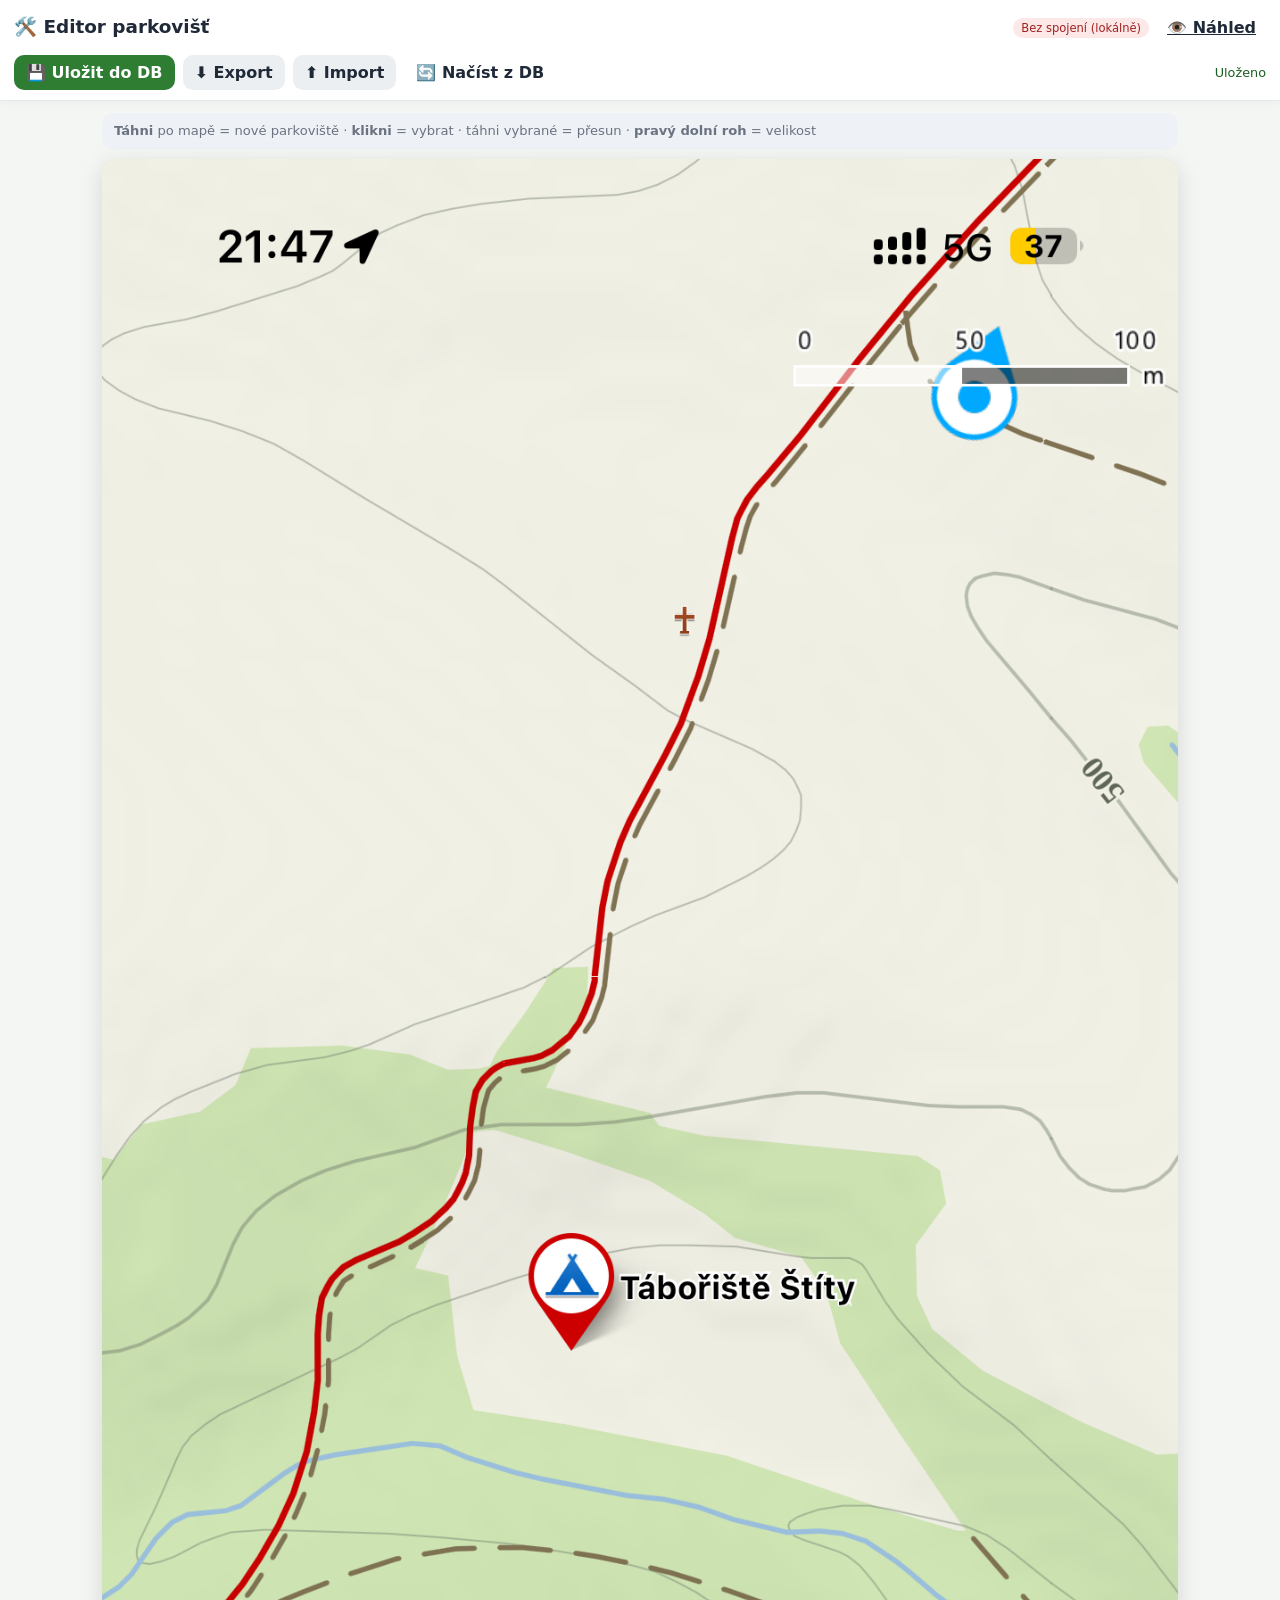
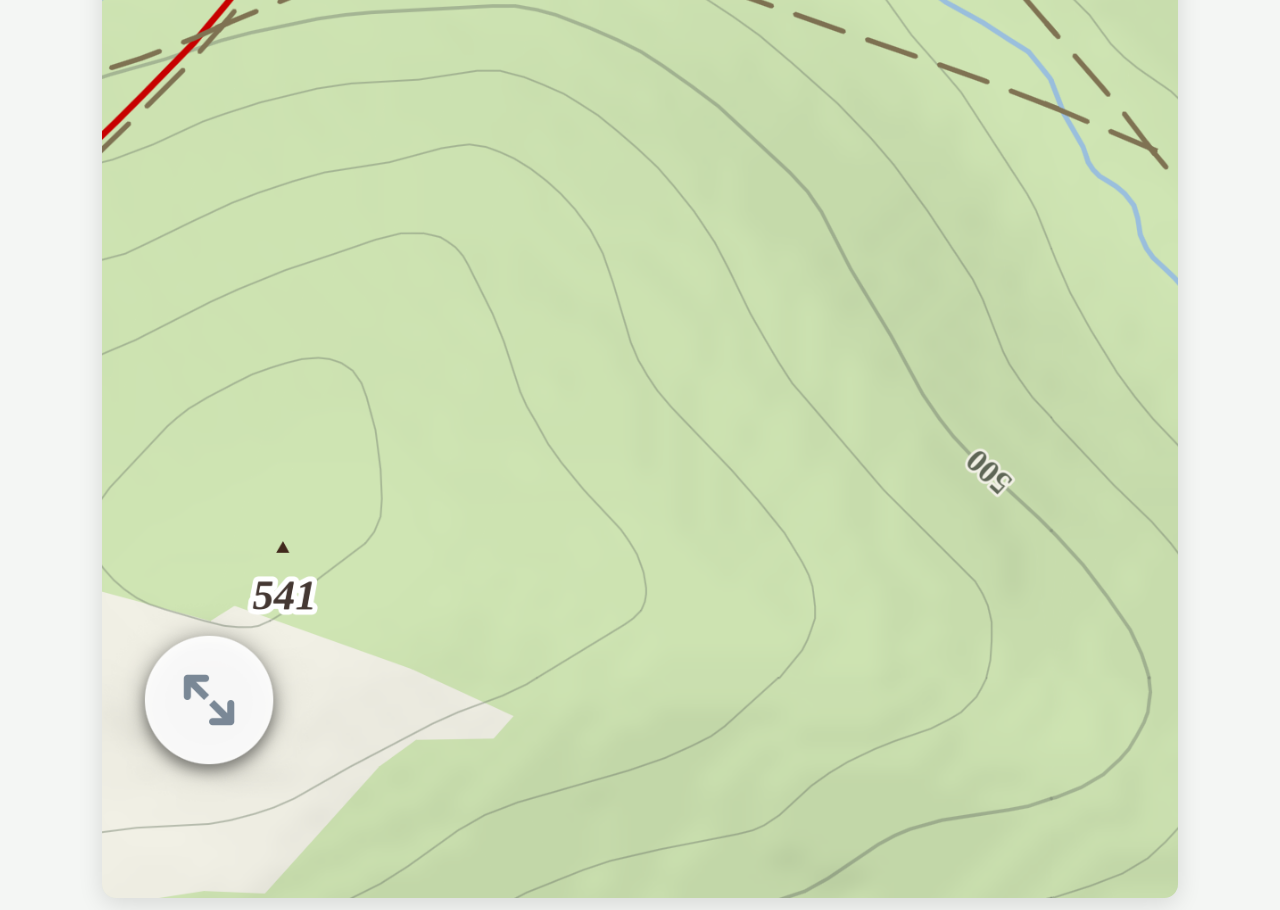
==== editor.html @ 28ef44b2 "Oddělený editor parkovišť + zjednodušení veřejné aplikace Přidává samostatný nástroj editor.html/edi" ====
<!DOCTYPE html>
<html lang="cs">
<head>
  <meta charset="UTF-8" />
  <meta name="viewport" content="width=device-width, initial-scale=1.0, viewport-fit=cover" />
  <meta name="robots" content="noindex, nofollow" />
  <meta name="theme-color" content="#1d4ed8" />
  <title>Editor parkovišť — tábor</title>
  <link rel="icon" href="data:image/svg+xml,<svg xmlns='http://www.w3.org/2000/svg' viewBox='0 0 100 100'><text y='.9em' font-size='90'>🛠️</text></svg>" />
  <link rel="stylesheet" href="styles.css" />
</head>
<body>
  <header class="app-header">
    <div class="title-row">
      <h1>🛠️ Editor parkovišť</h1>
      <div class="header-actions">
        <span id="connStatus" class="conn-badge" title="Stav připojení">…</span>
        <a class="btn btn-ghost" href="index.html" title="Zpět na veřejnou appku">👁️ Náhled</a>
      </div>
    </div>
    <div class="editor-toolbar">
      <button id="saveDb" class="btn btn-primary">💾 Uložit do DB</button>
      <button id="exportBtn" class="btn btn-secondary">⬇️ Export</button>
      <button id="importBtn" class="btn btn-secondary">⬆️ Import</button>
      <button id="reloadBtn" class="btn btn-ghost">🔄 Načíst z DB</button>
      <span id="dirtyState" class="dirty-state"></span>
    </div>
    <input id="importFile" type="file" accept="application/json,.json" class="hidden" />
  </header>

  <main>
    <p class="editor-hint">
      <strong>Táhni</strong> po mapě = nové parkoviště &middot;
      <strong>klikni</strong> = vybrat &middot;
      táhni vybrané = přesun &middot;
      <strong>pravý dolní roh</strong> = velikost
    </p>

    <div id="mapWrap" class="map-wrap editing">
      <img id="mapImg" src="assets/map.png" alt="Mapa tábora" draggable="false" />
      <div id="overlay" class="overlay"></div>
    </div>
  </main>

  <!-- Panel vlastností vybraného parkoviště -->
  <div id="propPanel" class="prop-panel hidden">
    <div class="prop-head">
      <strong id="propTitle">Parkoviště</strong>
      <button id="deselect" class="btn btn-ghost close-x" title="Odznačit">✕</button>
    </div>
    <label class="field">
      <span>Název</span>
      <input id="pName" type="text" maxlength="40" placeholder="Např. U brány" />
    </label>
    <div class="prop-row">
      <label class="field">
        <span>Kapacita (max aut)</span>
        <input id="pMax" type="number" min="0" inputmode="numeric" />
      </label>
      <label class="field field-check">
        <input id="pLower" type="checkbox" />
        <span>u <strong>spodní cesty</strong></span>
      </label>
    </div>
    <div class="modal-foot spread">
      <button id="pDelete" class="btn btn-danger">Smazat</button>
      <button id="pDone" class="btn btn-primary">Hotovo</button>
    </div>
  </div>

  <!-- Volitelný PIN zámek -->
  <div id="pinGate" class="pin-gate hidden">
    <div class="pin-card">
      <h2>🔒 Editor je zamčený</h2>
      <p>Zadej PIN pro přístup do editoru.</p>
      <input id="pinInput" type="password" inputmode="numeric" placeholder="PIN" />
      <button id="pinOk" class="btn btn-primary">Odemknout</button>
      <p id="pinErr" class="pin-err"></p>
    </div>
  </div>

  <div id="toast" class="toast hidden"></div>

  <script type="module" src="editor.js"></script>
</body>
</html>
---- styles.css ----
:root {
  --green: #2e7d32;
  --green-d: #1b5e20;
  --amber: #f39c12;
  --red: #e53935;
  --ink: #1f2937;
  --muted: #6b7280;
  --bg: #f4f6f4;
  --card: #ffffff;
  --line: #e5e7eb;
  --shadow: 0 6px 24px rgba(0, 0, 0, 0.12);
  --radius: 14px;
}

* { box-sizing: border-box; }

html, body {
  margin: 0;
  padding: 0;
  background: var(--bg);
  color: var(--ink);
  font-family: system-ui, -apple-system, "Segoe UI", Roboto, sans-serif;
  -webkit-tap-highlight-color: transparent;
}

/* Header */
.app-header {
  position: sticky;
  top: 0;
  z-index: 20;
  background: var(--card);
  border-bottom: 1px solid var(--line);
  padding: max(10px, env(safe-area-inset-top)) 14px 10px;
  box-shadow: 0 2px 10px rgba(0, 0, 0, 0.04);
}
.title-row {
  display: flex;
  align-items: center;
  justify-content: space-between;
  gap: 10px;
}
.title-row h1 {
  font-size: 1.15rem;
  margin: 0;
  line-height: 1.2;
}
.header-actions { display: flex; align-items: center; gap: 8px; }

.conn-badge {
  font-size: 0.72rem;
  padding: 3px 8px;
  border-radius: 999px;
  background: #eef2ff;
  color: #3730a3;
  white-space: nowrap;
}
.conn-badge.ok { background: #e7f6e7; color: var(--green-d); }
.conn-badge.local { background: #fff4e5; color: #a15c00; }
.conn-badge.err { background: #fde8e8; color: #a12222; }

/* Banner s doporučením */
.banner {
  margin-top: 10px;
  padding: 12px 14px;
  border-radius: var(--radius);
  font-weight: 700;
  font-size: 1rem;
  display: flex;
  align-items: center;
  gap: 10px;
  line-height: 1.25;
}
.banner-neutral { background: #eef2f7; color: #334155; }
.banner-ok { background: #e7f6e7; color: var(--green-d); }
.banner-warn { background: #fff3e0; color: #a15c00; }
.banner-full { background: #fdecea; color: #b71c1c; }
.banner .big { font-size: 1.35rem; }

/* Mapa */
main { padding: 12px; max-width: 1100px; margin: 0 auto; }
.map-wrap {
  position: relative;
  display: block;
  width: 100%;
  border-radius: var(--radius);
  overflow: hidden;
  box-shadow: var(--shadow);
  background: #dfe7d8;
  user-select: none;
  touch-action: pan-y;
}
.map-wrap img { display: block; width: 100%; height: auto; }
.overlay { position: absolute; inset: 0; }

.map-wrap.editing { cursor: crosshair; }
.map-wrap.editing .overlay { touch-action: none; }

.draw-hint {
  position: absolute;
  top: 10px; left: 50%;
  transform: translateX(-50%);
  background: rgba(31, 41, 55, 0.9);
  color: #fff;
  padding: 8px 14px;
  border-radius: 999px;
  font-size: 0.85rem;
  z-index: 5;
  pointer-events: none;
}

/* Parkoviště obdélníky */
.spot {
  position: absolute;
  border: 2.5px solid rgba(0, 0, 0, 0.35);
  border-radius: 8px;
  display: flex;
  flex-direction: column;
  align-items: center;
  justify-content: center;
  cursor: pointer;
  color: #fff;
  text-shadow: 0 1px 2px rgba(0, 0, 0, 0.5);
  font-weight: 700;
  overflow: hidden;
  transition: transform 0.08s ease, box-shadow 0.15s ease;
  min-height: 26px;
}
.spot:active { transform: scale(0.98); }
.spot .spot-name {
  font-size: clamp(0.6rem, 2.4vw, 0.9rem);
  line-height: 1.05;
  padding: 0 4px;
  text-align: center;
  max-width: 100%;
}
.spot .spot-count {
  font-size: clamp(0.75rem, 3.2vw, 1.15rem);
  line-height: 1.05;
}
.spot.free { background: rgba(46, 125, 50, 0.82); }
.spot.warn { background: rgba(243, 156, 18, 0.85); }
.spot.full { background: rgba(229, 57, 53, 0.85); }
.spot.selected-edit { outline: 3px dashed #1d4ed8; outline-offset: 2px; }

.temp-rect {
  position: absolute;
  border: 2px dashed #1d4ed8;
  background: rgba(29, 78, 216, 0.15);
  border-radius: 6px;
  z-index: 6;
  pointer-events: none;
}

/* Legenda */
.legend {
  display: flex;
  flex-wrap: wrap;
  align-items: center;
  gap: 14px;
  padding: 12px 4px 4px;
  color: var(--muted);
  font-size: 0.85rem;
}
.legend .dot { display: inline-block; width: 12px; height: 12px; border-radius: 3px; margin-right: 5px; vertical-align: -1px; }
.dot-free { background: var(--green); }
.dot-warn { background: var(--amber); }
.dot-full { background: var(--red); }
.legend-hint { margin-left: auto; }

/* Tlačítka */
.btn {
  font: inherit;
  border: none;
  border-radius: 10px;
  padding: 10px 14px;
  cursor: pointer;
  font-weight: 600;
  transition: filter 0.12s ease, background 0.12s ease;
}
.btn:active { filter: brightness(0.94); }
.btn-primary { background: var(--green); color: #fff; }
.btn-secondary { background: #eceff1; color: var(--ink); }
.btn-ghost { background: transparent; color: var(--ink); padding: 8px 10px; }
.btn-danger { background: var(--red); color: #fff; }
.btn.active { background: #1d4ed8; color: #fff; }
.btn-step {
  background: #eef2f7;
  font-size: 1.5rem;
  width: 54px;
  height: 54px;
  border-radius: 12px;
  color: var(--ink);
}
.btn-primary.big, .btn-step { touch-action: manipulation; }

/* Modaly */
.modal {
  position: fixed;
  inset: 0;
  background: rgba(17, 24, 39, 0.5);
  display: flex;
  align-items: flex-end;
  justify-content: center;
  z-index: 40;
  padding: 0;
}
@media (min-width: 560px) {
  .modal { align-items: center; padding: 16px; }
}
.modal.hidden, .hidden { display: none !important; }
.modal-card {
  background: var(--card);
  width: 100%;
  max-width: 440px;
  border-radius: 18px 18px 0 0;
  padding: 18px 18px calc(18px + env(safe-area-inset-bottom));
  box-shadow: var(--shadow);
  animation: slideUp 0.18s ease;
}
@media (min-width: 560px) {
  .modal-card { border-radius: 18px; }
}
@keyframes slideUp { from { transform: translateY(24px); opacity: 0.6; } to { transform: none; opacity: 1; } }

.modal-head { display: flex; align-items: center; justify-content: space-between; margin-bottom: 6px; }
.modal-head h2 { margin: 0; font-size: 1.2rem; }
.close-x { font-size: 1.2rem; }

.stepper-block { margin: 14px 0; }
.stepper-block > label { display: block; font-weight: 600; margin-bottom: 8px; color: #374151; }
.stepper { display: flex; align-items: center; gap: 10px; }
.num-input {
  flex: 1;
  text-align: center;
  font-size: 1.6rem;
  font-weight: 700;
  padding: 10px;
  border: 1px solid var(--line);
  border-radius: 12px;
  min-width: 0;
}
.hint { font-size: 0.8rem; color: var(--muted); margin: 6px 2px 0; }

.occ-preview {
  margin: 14px 0 4px;
  height: 12px;
  border-radius: 999px;
  background: #eceff1;
  overflow: hidden;
}
.occ-preview .fill { height: 100%; border-radius: 999px; transition: width 0.2s ease, background 0.2s ease; }
.last-upd { font-size: 0.78rem; color: var(--muted); margin: 8px 2px 0; min-height: 1em; }

.field { display: block; margin: 12px 0; }
.field > span { display: block; font-weight: 600; margin-bottom: 6px; color: #374151; }
.field input[type="text"], .field input[type="number"] {
  width: 100%;
  font: inherit;
  padding: 10px 12px;
  border: 1px solid var(--line);
  border-radius: 12px;
}
.field-check { display: flex; align-items: center; gap: 10px; }
.field-check input { width: 22px; height: 22px; }
.field-check span { margin: 0; font-weight: 500; }

.modal-foot { display: flex; justify-content: flex-end; gap: 10px; margin-top: 18px; }
.modal-foot.spread { justify-content: space-between; align-items: center; }
.modal-foot.spread > div { display: flex; gap: 10px; }

/* ---------- Editor ---------- */
.editor-toolbar {
  display: flex;
  flex-wrap: wrap;
  align-items: center;
  gap: 8px;
  margin-top: 10px;
}
.editor-toolbar .btn { padding: 8px 12px; }
.dirty-state { font-size: 0.8rem; margin-left: auto; color: var(--muted); }
.dirty-state.dirty { color: #b45309; font-weight: 700; }
.dirty-state.clean { color: var(--green-d); }

.editor-hint {
  font-size: 0.82rem;
  color: var(--muted);
  background: #eef2f7;
  border-radius: 10px;
  padding: 8px 12px;
  margin: 0 0 10px;
  line-height: 1.5;
}

/* Úchyt pro změnu velikosti (pravý dolní roh vybraného parkoviště) */
.spot .handle {
  position: absolute;
  right: 1px;
  bottom: 1px;
  width: 22px;
  height: 22px;
  background: #1d4ed8;
  border: 2px solid #fff;
  border-radius: 50%;
  cursor: nwse-resize;
  box-shadow: 0 1px 4px rgba(0, 0, 0, 0.4);
}

/* Panel vlastností */
.prop-panel {
  position: fixed;
  left: 0; right: 0; bottom: 0;
  background: var(--card);
  border-top: 1px solid var(--line);
  border-radius: 16px 16px 0 0;
  box-shadow: 0 -6px 24px rgba(0, 0, 0, 0.14);
  padding: 14px 16px calc(14px + env(safe-area-inset-bottom));
  z-index: 30;
  max-width: 520px;
  margin: 0 auto;
}
@media (min-width: 560px) {
  .prop-panel { right: 16px; left: auto; bottom: 16px; width: 360px; border-radius: 16px; }
}
/* Když je panel otevřený, přidej dole místo, aby šlo odrolovat i nízko
   položená parkoviště nad panel (a upravit jim velikost). */
@media (max-width: 559px) {
  .panel-open main { padding-bottom: 320px; }
}
.prop-head { display: flex; align-items: center; justify-content: space-between; margin-bottom: 4px; }
.prop-head strong { font-size: 1.05rem; }
.prop-row { display: flex; gap: 12px; align-items: flex-end; }
.prop-row .field { flex: 1; }
.prop-row .field-check { flex: 0 0 auto; padding-bottom: 12px; }

/* PIN zámek */
.pin-gate {
  position: fixed;
  inset: 0;
  background: rgba(17, 24, 39, 0.75);
  display: flex;
  align-items: center;
  justify-content: center;
  z-index: 80;
  padding: 20px;
}
.pin-card {
  background: var(--card);
  border-radius: 16px;
  padding: 24px;
  max-width: 320px;
  width: 100%;
  text-align: center;
  box-shadow: var(--shadow);
}
.pin-card h2 { margin: 0 0 6px; }
.pin-card p { color: var(--muted); margin: 0 0 14px; }
.pin-card input {
  width: 100%;
  font-size: 1.4rem;
  text-align: center;
  padding: 10px;
  border: 1px solid var(--line);
  border-radius: 12px;
  margin-bottom: 12px;
  letter-spacing: 0.3em;
}
.pin-card .btn { width: 100%; }
.pin-err { color: var(--red); min-height: 1em; margin: 10px 0 0 !important; }

/* Toast */
.toast {
  position: fixed;
  bottom: calc(18px + env(safe-area-inset-bottom));
  left: 50%;
  transform: translateX(-50%);
  background: #1f2937;
  color: #fff;
  padding: 10px 16px;
  border-radius: 999px;
  font-size: 0.9rem;
  z-index: 60;
  box-shadow: var(--shadow);
  animation: fadeIn 0.15s ease;
}
@keyframes fadeIn { from { opacity: 0; } to { opacity: 1; } }
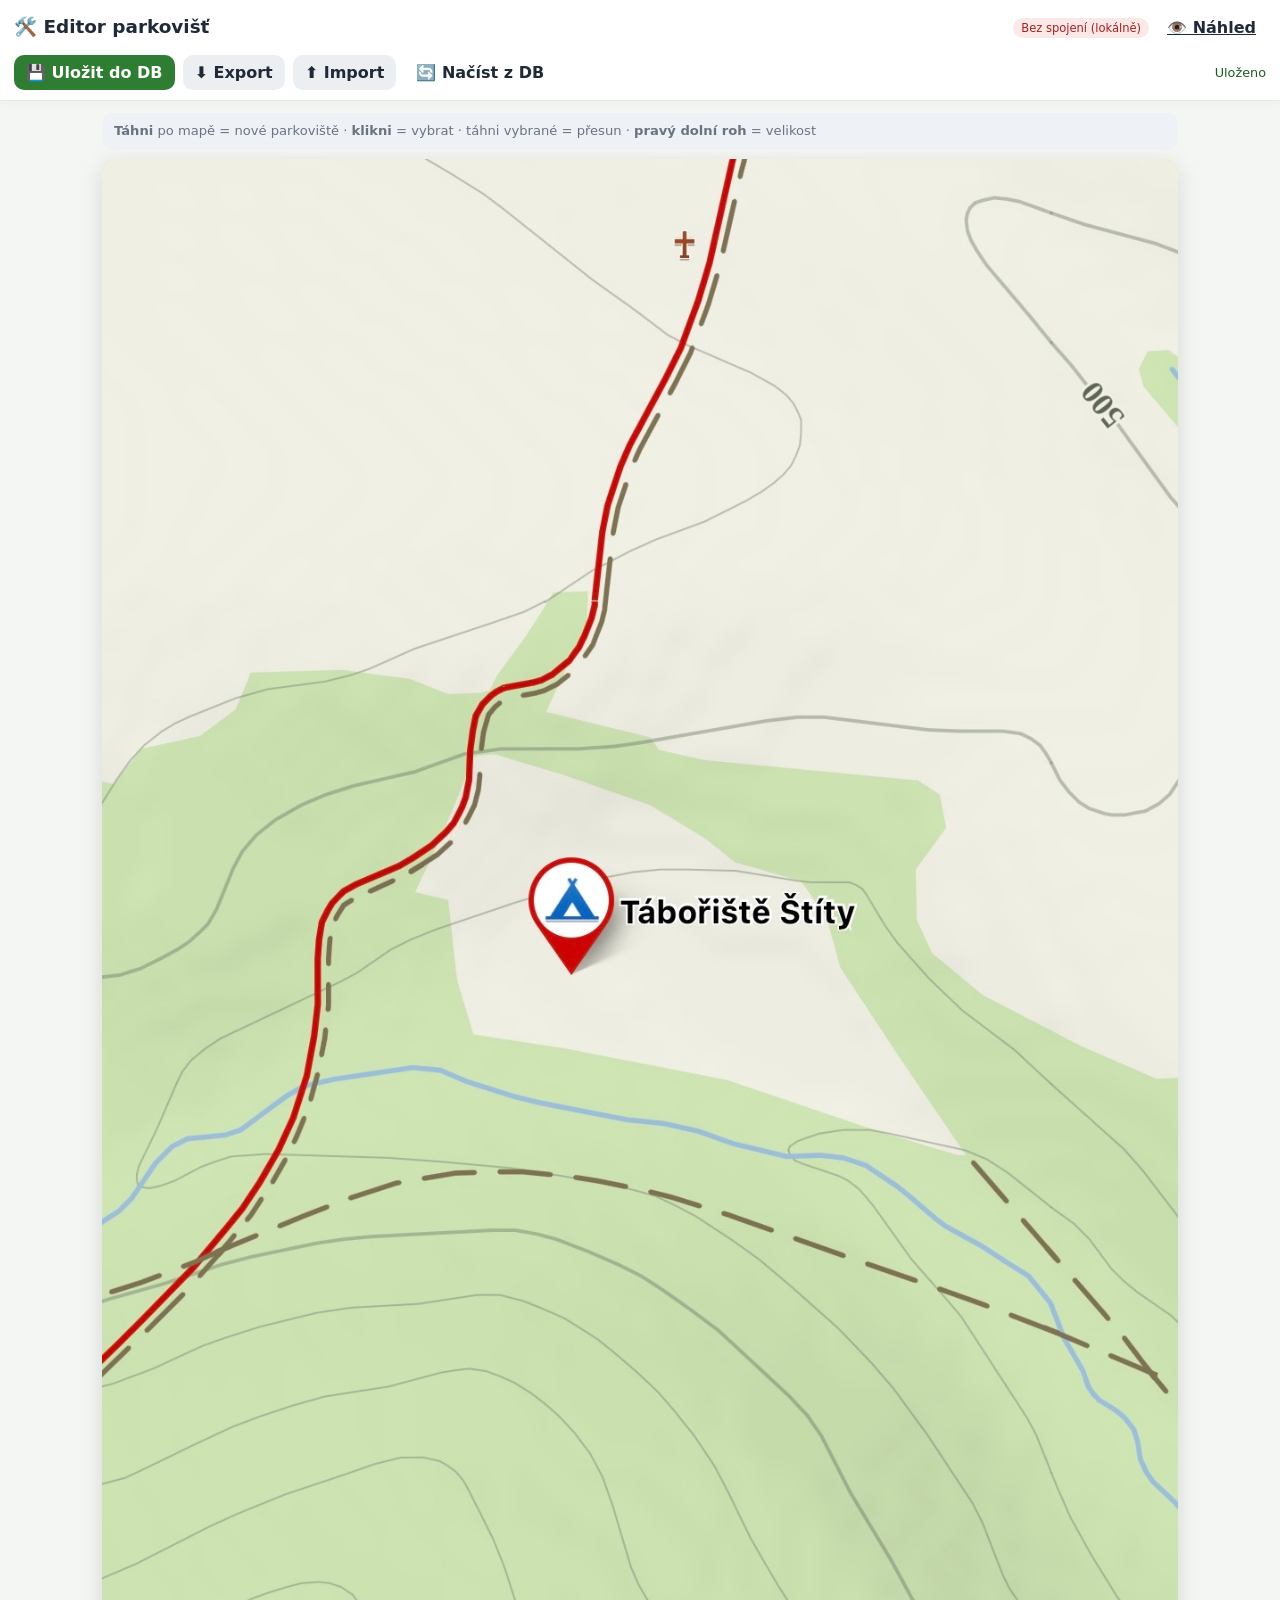
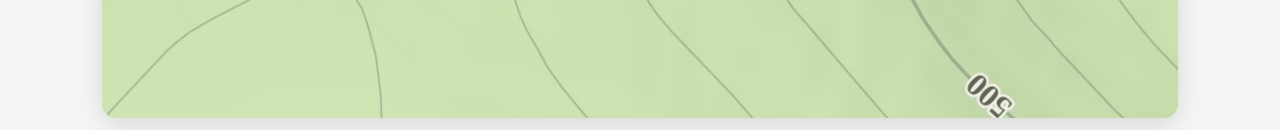
==== commit 9c095987: "Výměna podkladové mapy za čistší ořez (bez iOS lišty) Nahrazuje assets/map.png ořezaným snímkem asse" ====
--- a/editor.html
+++ b/editor.html
@@ -37,7 +37,7 @@
     </p>
 
     <div id="mapWrap" class="map-wrap editing">
-      <img id="mapImg" src="assets/map.png" alt="Mapa tábora" draggable="false" />
+      <img id="mapImg" src="assets/map.jpg" alt="Mapa tábora" draggable="false" />
       <div id="overlay" class="overlay"></div>
     </div>
   </main>
